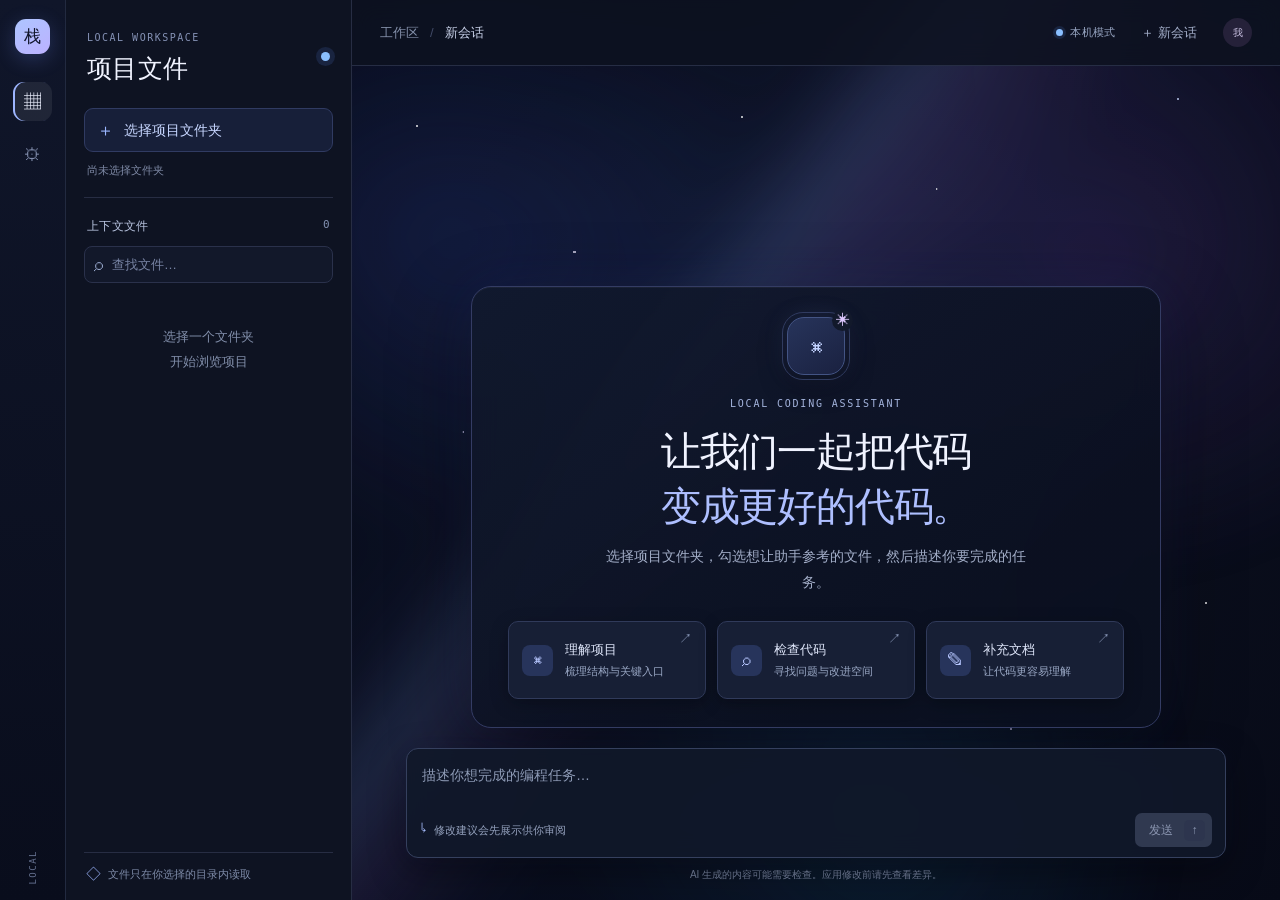
==== preview.html @ ad697d7a "Prepare coding assistant for GitHub" ====
<!doctype html>
<html lang="zh-CN">
<head>
  <meta charset="utf-8"><meta name="viewport" content="width=device-width,initial-scale=1">
  <title>栈灯 · 本地 AI 编程助手</title>
  <link rel="stylesheet" href="static/style.css?v=20261003-6">
</head>
<body>
  <div class="app-shell">
    <aside class="rail">
      <div class="brand-mark">栈</div>
      <button class="rail-icon active" title="工作区">▦</button>
      <button class="rail-icon" title="设置" id="settingsBtn">⚙</button>
      <div class="rail-bottom">LOCAL</div>
    </aside>
    <aside class="sidebar">
      <div class="sidebar-head"><div><span class="eyebrow">LOCAL WORKSPACE</span><h1>项目文件</h1></div><span class="status-dot" title="仅在本机运行"></span></div>
      <button class="choose-button" id="chooseFolder"><span>＋</span> 选择项目文件夹</button>
      <div class="workspace-path" id="workspacePath">尚未选择文件夹</div>
      <div class="file-toolbar"><span>上下文文件</span><span id="fileCount">0</span></div>
      <div class="file-search"><span>⌕</span><input id="fileSearch" placeholder="查找文件…"></div>
      <div class="file-list" id="fileList"><div class="empty-files">选择一个文件夹<br>开始浏览项目</div></div>
      <div class="sidebar-foot"><span class="shield">◇</span><span>文件只在你选择的目录内读取</span></div>
    </aside>
    <main class="main">
      <header class="topbar"><div class="crumb"><span>工作区</span><b>/</b><strong id="projectName">新会话</strong></div><div class="top-actions"><span class="local-pill"><i></i> 本机模式</span><button class="quiet-button" id="newChat">＋ 新会话</button><div class="avatar">我</div></div></header>
      <section class="conversation" id="conversation">
        <div class="welcome" id="welcome">
          <div class="welcome-icon"><span>⌘</span><i>✳</i></div>
          <div class="welcome-kicker">LOCAL CODING ASSISTANT</div>
          <h2>让我们一起把代码<br><em>变成更好的代码。</em></h2>
          <p>选择项目文件夹，勾选想让助手参考的文件，然后描述你要完成的任务。</p>
          <div class="suggestions">
            <button class="suggestion" data-prompt="帮我梳理这个项目的结构，并指出最重要的入口文件。"><span>⌘</span><div><b>理解项目</b><small>梳理结构与关键入口</small></div><span class="arrow">↗</span></button>
            <button class="suggestion" data-prompt="检查所选文件，找出明显的 bug 或可以改进的地方，并给出修改建议。"><span>⌕</span><div><b>检查代码</b><small>寻找问题与改进空间</small></div><span class="arrow">↗</span></button>
            <button class="suggestion" data-prompt="为这个项目补充清晰的注释和文档，尽量保持现有风格。"><span>✎</span><div><b>补充文档</b><small>让代码更容易理解</small></div><span class="arrow">↗</span></button>
          </div>
        </div>
        <div class="messages" id="messages"></div>
        <div class="composer-wrap">
          <form class="composer" id="chatForm">
            <textarea id="prompt" rows="1" placeholder="描述你想完成的编程任务…" disabled></textarea>
            <div class="composer-bottom"><div class="composer-hint"><span>↳</span> 修改建议会先展示供你审阅</div><button class="send-button" id="sendBtn" type="submit" disabled><span>发送</span><b>↑</b></button></div>
          </form>
          <div class="composer-note">AI 生成的内容可能需要检查。应用修改前请先查看差异。</div>
        </div>
      </section>
    </main>
  </div>
  <div class="toast" id="toast"></div>
  <dialog id="settingsDialog"><form method="dialog"><button class="dialog-close" aria-label="关闭">×</button><div class="dialog-kicker">连接设置</div><h2>模型接口</h2><p>密钥通过启动终端里的环境变量读取，不会保存在浏览器或项目中。</p><div class="setting-row"><span>API 密钥</span><code>OPENAI_API_KEY</code></div><div class="setting-row"><span>模型名称（可选）</span><code>OPENAI_MODEL</code></div><div class="dialog-tip">先设置环境变量，再重新启动本地助手。默认模型：gpt-5</div><button class="dialog-done">完成</button></form></dialog>

</body>
</html>
---- static/style.css ----
:root {
  color-scheme: light;
  --ink: #25372e;
  --muted: #87938a;
  --line: #e7e9e2;
  --paper: #fffefa;
  --canvas: #f5f6f1;
  --green: #355e49;
  --green-deep: #234432;
  --green-soft: #edf3ed;
  --orange: #c8895f;
  font-family: "Aptos", "Segoe UI", "Microsoft YaHei UI", sans-serif;
  color: var(--ink);
  font-synthesis: none;
}

* { box-sizing: border-box; }
body { margin: 0; height: 100vh; overflow: hidden; background: var(--canvas); }
button, input, textarea { font: inherit; }
button { -webkit-tap-highlight-color: transparent; }

.app-shell { height: 100vh; display: flex; background: var(--paper); }
.rail {
  width: 66px; flex: 0 0 66px; display: flex; align-items: center; flex-direction: column;
  gap: 14px; padding: 19px 0 15px; color: #dce9de;
  background: linear-gradient(180deg, #294b38 0%, #203f30 100%);
}
.brand-mark {
  width: 35px; height: 35px; display: grid; place-items: center; margin-bottom: 14px;
  color: #274535; background: #e4ecdf; border-radius: 11px; font-size: 17px; font-weight: 750;
  box-shadow: 0 4px 12px #10291e40;
}
.rail-icon {
  width: 39px; height: 39px; border: 0; border-radius: 11px; color: #a9bead;
  background: transparent; font-size: 17px; cursor: pointer; transition: .18s ease;
}
.rail-icon:hover { color: #f4f7f1; background: #ffffff13; }
.rail-icon.active { color: #f2f7ef; background: #ffffff1d; box-shadow: inset 2px 0 #c0d7bc; }
.rail-bottom { margin-top: auto; color: #92ad98; font: 9px Consolas, monospace; letter-spacing: 1.5px; writing-mode: vertical-rl; transform: rotate(180deg); }

.sidebar {
  width: 286px; flex: 0 0 286px; display: flex; flex-direction: column;
  padding: 27px 18px 16px; background: #f9faf6; border-right: 1px solid var(--line);
}
.sidebar-head { display: flex; align-items: center; justify-content: space-between; margin: 0 3px 23px; }
.eyebrow, .welcome-kicker, .dialog-kicker { color: #94a095; font: 9px Consolas, monospace; letter-spacing: 1.4px; }
.sidebar-head h1 { margin: 6px 0 0; color: #2b3d32; font-size: 18px; font-weight: 650; letter-spacing: -.45px; }
.status-dot { width: 9px; height: 9px; border-radius: 50%; background: #79a481; box-shadow: 0 0 0 5px #eaf2e9; }
.choose-button {
  min-height: 41px; padding: 0 12px; border: 1px solid #d8e2d7; border-radius: 9px;
  color: #355b43; background: #f2f6f0; text-align: left; font-size: 12px; font-weight: 600;
  cursor: pointer; transition: .18s ease;
}
.choose-button span { margin-right: 6px; color: #63856a; font-size: 17px; vertical-align: -1px; }
.choose-button:hover { border-color: #b7cbb8; background: #eaf2e9; transform: translateY(-1px); }
.workspace-path {
  min-height: 46px; overflow: hidden; padding: 11px 3px 16px; border-bottom: 1px solid var(--line);
  color: #98a198; font: 10px Consolas, monospace; text-overflow: ellipsis; white-space: nowrap;
}
.file-toolbar { display: flex; justify-content: space-between; padding: 20px 3px 11px; color: #536055; font-size: 10px; font-weight: 700; letter-spacing: .3px; }
.file-toolbar span:last-child { color: #8e9a90; font: 10px Consolas, monospace; }
.file-search {
  height: 34px; display: flex; align-items: center; gap: 7px; padding: 0 9px;
  border: 1px solid #ebeee8; border-radius: 8px; color: #8e9a90; background: #fff;
  transition: .18s ease;
}
.file-search:focus-within { border-color: #bdcfbd; box-shadow: 0 0 0 3px #edf3ed; }
.file-search span { font-size: 18px; }
.file-search input { width: 100%; border: 0; outline: 0; color: var(--ink); background: transparent; font-size: 11px; }
.file-search input::placeholder { color: #aab2aa; }
.file-list { flex: 1; overflow: auto; margin: 9px -6px; padding: 2px 1px; }
.empty-files { padding: 31px 10px; color: #a1aaa1; text-align: center; font-size: 11px; line-height: 1.9; }
.file-row {
  min-height: 32px; display: flex; align-items: center; gap: 8px; padding: 5px 8px;
  border: 1px solid transparent; border-radius: 7px; color: #657066; font-size: 11px;
  cursor: pointer; transition: .14s ease;
}
.file-row:hover { border-color: #edf0e9; background: #fff; }
.file-row.selected { border-color: #e1eade; color: #31523c; background: #edf3ec; }
.file-check { width: 14px; height: 14px; display: grid; flex: 0 0 14px; place-items: center; border: 1px solid #d6ddd4; border-radius: 4px; color: #fff; font-size: 9px; }
.file-row.selected .file-check { border-color: #527b5b; background: #527b5b; }
.file-icon { width: 23px; flex: 0 0 23px; color: #8a998d; font: 9px Consolas, monospace; }
.file-name { overflow: hidden; text-overflow: ellipsis; white-space: nowrap; }
.sidebar-foot { display: flex; align-items: center; gap: 7px; padding: 12px 2px 0; border-top: 1px solid var(--line); color: #929e93; font-size: 9px; }
.shield { color: #69866e; font-size: 15px; }

.main { min-width: 0; flex: 1; display: flex; flex-direction: column; background: radial-gradient(ellipse at 54% 46%, #fbfcf8 0%, #f8f9f5 56%, #f4f6f1 100%); }
.topbar {
  height: 62px; flex: 0 0 62px; display: flex; align-items: center; justify-content: space-between;
  padding: 0 28px; border-bottom: 1px solid #e9ebe5; background: #fffefaad; backdrop-filter: blur(12px);
}
.crumb { display: flex; align-items: center; gap: 11px; color: #98a198; font-size: 11px; }
.crumb b { color: #d1d7cf; font-weight: 400; }
.crumb strong { max-width: 240px; overflow: hidden; color: #435247; font-weight: 600; text-overflow: ellipsis; white-space: nowrap; }
.top-actions { display: flex; align-items: center; gap: 15px; }
.local-pill { display: flex; align-items: center; gap: 7px; color: #728476; font: 9px Consolas, monospace; letter-spacing: .25px; }
.local-pill i { width: 7px; height: 7px; border-radius: 50%; background: #79a481; box-shadow: 0 0 0 3px #edf3ed; }
.quiet-button { padding: 7px 10px; border: 1px solid transparent; border-radius: 7px; color: #68766b; background: transparent; font-size: 11px; cursor: pointer; transition: .16s ease; }
.quiet-button:hover { border-color: #e5e9e1; color: #34553e; background: #fff; }
.avatar { width: 29px; height: 29px; display: grid; place-items: center; border: 1px solid #e8e6dc; border-radius: 50%; color: #716d5b; background: #f3efe4; font-size: 10px; }

.conversation { position: relative; min-height: 0; flex: 1; display: flex; flex-direction: column; }
.welcome { width: min(550px, calc(100% - 40px)); margin: auto auto 24px; text-align: center; transition: opacity .2s; }
.welcome-icon {
  position: relative; width: 54px; height: 54px; display: grid; place-items: center; margin: 0 auto 23px;
  border: 1px solid #e1e9df; border-radius: 17px; color: #3e684b; background: linear-gradient(145deg, #f3f7f0, #e9f0e7);
  box-shadow: 0 8px 22px #3c594213; font-size: 22px;
}
.welcome-icon::before { position: absolute; inset: -6px; border: 1px solid #edf1e9; border-radius: 21px; content: ""; }
.welcome-icon i { position: absolute; top: -8px; right: -9px; width: 21px; height: 21px; border-radius: 50%; color: var(--orange); background: #fffefa; font-size: 14px; font-style: normal; line-height: 21px; }
.welcome-kicker { color: #819082; font-size: 9px; letter-spacing: 1.7px; }
.welcome h2 { margin: 15px 0 10px; color: #293a30; font-size: 34px; font-weight: 600; letter-spacing: -1.2px; line-height: 1.42; }
.welcome h2 em { color: #5e8065; font-style: normal; }
.welcome p { max-width: 390px; margin: 0 auto; color: #879288; font-size: 11px; line-height: 1.9; }
.suggestions { display: grid; grid-template-columns: repeat(3, 1fr); gap: 10px; margin-top: 30px; }
.suggestion {
  min-width: 0; height: 74px; display: flex; align-items: center; gap: 10px; padding: 0 11px;
  border: 1px solid #e7eae3; border-radius: 10px; color: #718274; background: #fffefa;
  text-align: left; cursor: pointer; box-shadow: 0 3px 10px #283b2805; transition: .18s ease;
}
.suggestion:hover { border-color: #cad8c9; background: #fff; box-shadow: 0 6px 16px #283b280d; transform: translateY(-2px); }
.suggestion > span:first-child { width: 27px; height: 27px; display: grid; flex: 0 0 27px; place-items: center; border-radius: 8px; color: #5c7d62; background: #eef3ec; font-size: 15px; }
.suggestion div { min-width: 0; display: flex; flex-direction: column; gap: 5px; }
.suggestion b { overflow: hidden; color: #435247; font-size: 10px; font-weight: 650; text-overflow: ellipsis; white-space: nowrap; }
.suggestion small { overflow: hidden; color: #9aa49a; font-size: 9px; text-overflow: ellipsis; white-space: nowrap; }
.suggestion .arrow { align-self: flex-start; margin-left: auto; padding-top: 8px; color: #b1b9ae; font-size: 11px; }

.composer-wrap { width: min(750px, calc(100% - 54px)); margin: 0 auto 20px; }
.composer { padding: 12px 13px 10px; border: 1px solid #dfe5dc; border-radius: 12px; background: #fffefa; box-shadow: 0 8px 26px #25392b0b; transition: .18s ease; }
.composer:focus-within { border-color: #aec5b0; box-shadow: 0 0 0 3px #eaf1e9, 0 8px 26px #25392b0b; }
.composer textarea { width: 100%; min-height: 48px; max-height: 130px; resize: none; border: 0; outline: 0; color: #354238; background: transparent; font-size: 12px; line-height: 1.75; }
.composer textarea::placeholder { color: #a5ada4; }
.composer-bottom { display: flex; align-items: center; justify-content: space-between; }
.composer-hint { color: #9da69d; font-size: 9px; }
.composer-hint span { margin-right: 4px; color: #67866d; font-size: 13px; }
.send-button { height: 30px; display: flex; align-items: center; gap: 10px; padding: 0 7px 0 12px; border: 0; border-radius: 7px; color: #fff; background: #426a4d; font-size: 10px; cursor: pointer; transition: .16s ease; }
.send-button:hover:not(:disabled) { background: #31583e; box-shadow: 0 3px 9px #355e4933; }
.send-button:disabled { background: #c9d1c8; cursor: not-allowed; }
.send-button b { width: 19px; height: 19px; display: grid; place-items: center; border-radius: 5px; background: #ffffff24; font-size: 12px; }
.composer-note { margin-top: 10px; color: #a7afa6; text-align: center; font-size: 9px; }

.messages { display: none; flex: 1; overflow: auto; padding: 35px max(27px, calc((100% - 750px) / 2)) 15px; }
.messages.active { display: block; }
.message { margin-bottom: 21px; }
.user-message { width: max-content; max-width: 85%; margin-left: auto; padding: 11px 15px; border: 1px solid #e1e9df; border-radius: 12px 12px 4px 12px; color: #354c3b; background: #eef4ec; font-size: 12px; line-height: 1.75; white-space: pre-wrap; }
.assistant-message { color: #4c594f; font-size: 12px; line-height: 1.85; white-space: pre-wrap; }
.assistant-label { margin-bottom: 7px; color: #788d7b; font: 9px Consolas, monospace; letter-spacing: .6px; }
.edit-card { overflow: hidden; margin: 12px 0 15px; border: 1px solid #e1e7df; border-radius: 10px; background: #fffefa; box-shadow: 0 4px 14px #243b2608; }
.edit-head { height: 41px; display: flex; align-items: center; gap: 8px; padding: 0 12px; border-bottom: 1px solid #eaede7; color: #4c594e; background: #f9faf6; font-size: 10px; }
.edit-head small { margin-left: auto; color: #9ba69b; font-size: 9px; }
.diff { max-height: 270px; overflow: auto; margin: 0; padding: 12px 14px; color: #6b766b; background: #fdfefb; font: 10px/1.75 Consolas, monospace; white-space: pre-wrap; }
.diff .plus { color: #37804a; }
.diff .minus { color: #b85f54; }
.edit-actions { display: flex; justify-content: flex-end; gap: 8px; padding: 10px 11px; border-top: 1px solid #eef0eb; }
.edit-actions button { padding: 7px 11px; border: 1px solid #e0e5dd; border-radius: 6px; color: #667268; background: #fff; font-size: 10px; cursor: pointer; transition: .15s ease; }
.edit-actions button:hover { border-color: #c9d6c7; background: #f8faf6; }
.edit-actions .apply { border-color: #426a4d; color: #fff; background: #426a4d; }
.edit-actions .apply:hover { border-color: #31583e; background: #31583e; }
.toast { position: fixed; z-index: 4; bottom: 23px; left: 50%; padding: 10px 15px; border: 1px solid #3c5843; border-radius: 8px; color: #fff; background: #2c4534; box-shadow: 0 8px 24px #17261b30; font-size: 11px; opacity: 0; pointer-events: none; transform: translate(-50%, 12px); transition: .2s ease; }
.toast.show { opacity: 1; transform: translate(-50%, 0); }

dialog { width: min(390px, calc(100% - 32px)); padding: 0; border: 1px solid #e5e9e1; border-radius: 14px; color: var(--ink); background: #fffefa; box-shadow: 0 24px 80px #17261b30; }
dialog::backdrop { background: #17261b66; backdrop-filter: blur(3px); }
dialog form { padding: 25px; }
.dialog-close { float: right; border: 0; color: #929c92; background: none; font-size: 21px; cursor: pointer; }
.dialog-kicker { margin-top: 4px; }
.dialog h2 { margin: 9px 0 7px; color: #304235; font-size: 21px; }
.dialog p { margin: 0 0 19px; color: #879287; font-size: 11px; line-height: 1.8; }
.setting-row { display: flex; align-items: center; justify-content: space-between; padding: 12px 0; border-top: 1px solid var(--line); font-size: 11px; }
.setting-row code { padding: 5px 7px; border-radius: 5px; color: #4b7053; background: #eef4ed; font: 10px Consolas, monospace; }
.dialog-tip { margin-top: 8px; padding: 11px; border-radius: 7px; color: #859084; background: #f5f7f2; font-size: 10px; line-height: 1.7; }
.dialog-done { float: right; margin-top: 17px; padding: 8px 17px; border: 0; border-radius: 7px; color: #fff; background: #426a4d; font-size: 11px; cursor: pointer; }

@media (max-width: 850px) {
  .sidebar { width: 240px; flex-basis: 240px; padding-right: 14px; padding-left: 14px; }
  .topbar { padding: 0 17px; }
  .suggestions { grid-template-columns: 1fr; gap: 7px; margin-top: 22px; }
  .suggestion { height: 55px; }
  .suggestion .arrow { padding-top: 4px; }
  .welcome { margin: auto auto 18px; }
  .welcome h2 { font-size: 29px; }
}
@media (max-width: 620px) {
  .rail { width: 51px; flex-basis: 51px; }
  .sidebar { width: 205px; flex-basis: 205px; }
  .topbar { height: 54px; flex-basis: 54px; padding: 0 12px; }
  .local-pill { display: none; }
  .composer-wrap { width: calc(100% - 24px); }
  .welcome { padding: 18px 0; }
  .welcome h2 { font-size: 27px; }
  .welcome p { max-width: 290px; }
  .messages { padding-right: 14px; padding-left: 14px; }
}
@media (max-width: 480px) {
  .sidebar { display: none; }
  .rail { width: 48px; flex-basis: 48px; }
  .welcome h2 { font-size: 25px; }
  .crumb { gap: 7px; font-size: 10px; }
  .crumb strong { max-width: 120px; }
  .top-actions { gap: 7px; }
  .quiet-button { padding: 6px; font-size: 10px; }
}

/* Dark graphite theme: dense, calm, and built around the code workspace. */
:root {
  --ink: #e5ebe6;
  --muted: #96a39a;
  --line: #28332d;
  --paper: #111613;
  --canvas: #0a0d0b;
  --green: #88b48d;
  --green-deep: #203a2a;
  --green-soft: #1b2b20;
  --orange: #d7a477;
  color: var(--ink);
  color-scheme: dark;
}
body { background: #080b09; }
.app-shell { background: #101512; border-color: #202923; }
.rail { color: #d8e8d9; background: linear-gradient(180deg, #131b16, #0c120f); border-right: 1px solid #243028; }
.brand-mark { color: #102016; background: #9bc79c; box-shadow: 0 5px 18px #7eb18a30; }
.rail-icon { color: #82968a; }
.rail-icon:hover { color: #e2f1e3; background: #ffffff0c; }
.rail-icon.active { color: #e8f2e8; background: #ffffff10; box-shadow: inset 2px 0 #92bd96; }
.rail-bottom { color: #64776a; }
.sidebar { background: #111714; border-color: #27322c; }
.eyebrow, .welcome-kicker, .dialog-kicker { color: #7f9585; }
.sidebar-head h1 { color: #e1e9e2; }
.status-dot { background: #7ec18b; box-shadow: 0 0 0 5px #1d2a21; }
.choose-button { color: #c0dbc2; background: #1a271e; border-color: #34483a; }
.choose-button span { color: #91bb96; }
.choose-button:hover { background: #223328; border-color: #52745a; }
.workspace-path { color: #7d8c80; border-color: #28332d; }
.file-toolbar { color: #b6c4b8; }
.file-toolbar span:last-child { color: #7e9182; }
.file-search { color: #8ea092; background: #151d18; border-color: #28342c; }
.file-search:focus-within { border-color: #58795e; box-shadow: 0 0 0 3px #1b2a20; }
.file-search input { color: #dbe5dc; }
.file-search input::placeholder { color: #738176; }
.file-row { color: #a5b1a7; }
.file-row:hover { background: #18211b; border-color: #26342b; }
.file-row.selected { color: #cee4d0; background: #1b2b20; border-color: #304936; }
.file-check { border-color: #405044; }
.file-row.selected .file-check { background: #668d6b; border-color: #668d6b; }
.file-icon { color: #85998a; }
.empty-files { color: #7d8b80; }
.sidebar-foot { color: #79887d; border-color: #28332d; }
.shield { color: #89ae8e; }
.main {
  position: relative;
  background-color: #0b0f0c;
  background-image:
    radial-gradient(ellipse at 53% 39%, #1b2c20 0%, #121a15 34%, transparent 72%),
    linear-gradient(#18211b24 1px, transparent 1px),
    linear-gradient(90deg, #18211b24 1px, transparent 1px);
  background-size: auto, 42px 42px, 42px 42px;
}
.topbar { border-color: #26312a; background: #111713e8; }
.crumb { color: #829085; }
.crumb b { color: #435047; }
.crumb strong { color: #c6d2c8; }
.local-pill { color: #9aac9d; }
.local-pill i { background: #7eb389; box-shadow: 0 0 0 3px #1b2a20; }
.quiet-button { color: #a2afa4; }
.quiet-button:hover { color: #d6e5d8; background: #1b241e; border-color: #2e3b32; }
.avatar { color: #c1b99f; background: #28251d; border-color: #3c382b; }
.welcome {
  width: min(660px, calc(100% - 48px));
  margin: auto auto 20px;
  padding: 30px 36px 28px;
  border: 1px solid #29382d;
  border-radius: 20px;
  background: linear-gradient(145deg, #151e18f2, #111713f2 72%);
  box-shadow: 0 24px 70px #00000035, inset 0 1px #ffffff08;
}
.welcome-icon { color: #a2cba4; background: linear-gradient(145deg, #263b2b, #19271d); border-color: #3b5740; box-shadow: 0 9px 26px #0004; }
.welcome-icon::before { border-color: #28382c; }
.welcome-icon i { background: #151e18; color: #ddb184; }
.welcome-kicker { color: #94ad99; }
.welcome h2 { color: #edf4ed; }
.welcome h2 em { color: #9bc69e; }
.welcome p { color: #9aa99c; }
.suggestions { gap: 11px; margin-top: 25px; }
.suggestion { height: 70px; color: #a4b4a6; background: #18211b; border-color: #2b392f; box-shadow: 0 5px 18px #0002; }
.suggestion:hover { background: #1e2b21; border-color: #4a684f; box-shadow: 0 9px 22px #0003; }
.suggestion > span:first-child { color: #a6c9a8; background: #26392a; }
.suggestion b { color: #d7e2d8; }
.suggestion small { color: #91a094; }
.suggestion .arrow { color: #728478; }
.composer-wrap { width: min(820px, calc(100% - 48px)); margin-bottom: 18px; }
.composer { background: #141b16; border-color: #303c33; box-shadow: 0 12px 34px #0004; }
.composer:focus-within { border-color: #6a9270; box-shadow: 0 0 0 3px #1a2a1e, 0 12px 34px #0004; }
.composer textarea { color: #e0e9e1; }
.composer textarea::placeholder { color: #819084; }
.composer-hint { color: #859389; }
.composer-hint span { color: #91b897; }
.send-button { color: #102016; background: #91bd96; }
.send-button:hover:not(:disabled) { background: #a4cda8; box-shadow: 0 4px 14px #80b38930; }
.send-button:disabled { color: #8d9990; background: #303a32; }
.send-button b { background: #19301f30; }
.composer-note { color: #707d73; }
.messages { scrollbar-color: #38463b transparent; }
.user-message { color: #d4e6d6; background: #1d2b20; border-color: #314637; }
.assistant-message { color: #c0ccc2; }
.assistant-label { color: #91ae96; }
.edit-card { background: #121914; border-color: #2d3a30; box-shadow: 0 8px 24px #0003; }
.edit-head { color: #c5d1c7; background: #18211b; border-color: #2b382e; }
.edit-head small { color: #829185; }
.diff { color: #aebbb0; background: #0f1511; }
.diff .plus { color: #91d19a; }
.diff .minus { color: #e18b7e; }
.edit-actions { background: #141b16; border-color: #29352c; }
.edit-actions button { color: #aab7ac; background: #19221b; border-color: #354238; }
.edit-actions button:hover { color: #e1ece2; background: #202c23; border-color: #526b56; }
.edit-actions .apply { color: #102016; background: #83b18a; border-color: #83b18a; }
.edit-actions .apply:hover { color: #0c180f; background: #9ac79e; border-color: #9ac79e; }
.toast { color: #e8f1e9; background: #263c2b; border-color: #426248; }
dialog { color: #dfe8e0; background: #141b16; border-color: #344137; }
.dialog-close { color: #9aa89c; }
.dialog h2 { color: #e4ece5; }
.dialog p { color: #9aa89c; }
.setting-row { border-color: #2b372e; }
.setting-row code { color: #acd0af; background: #203024; }
.dialog-tip { color: #a1aea3; background: #1b241d; }
.dialog-done { color: #112017; background: #8fba94; }

@media (max-width: 850px) {
  .welcome { padding: 25px 24px 23px; }
}
@media (max-width: 620px) {
  .welcome { width: calc(100% - 24px); padding: 22px 16px 19px; border-radius: 15px; }
  .welcome-icon { margin-bottom: 19px; }
  .suggestions { margin-top: 19px; }
  .composer-wrap { width: calc(100% - 22px); }
}

/* Midnight galaxy: a local, lightweight animated nebula and star field. */
:root {
  --ink: #e8edfa;
  --muted: #929db5;
  --line: #272d43;
  --paper: #101426;
  --canvas: #070a17;
  --green: #9db5ff;
  --green-deep: #29356b;
  --green-soft: #1b2345;
  --orange: #d2b4ff;
  color: var(--ink);
  color-scheme: dark;
}
body { background: #050712; }
.app-shell { background: #0d1120; border-color: #20263b; }
.rail { color: #dce5ff; background: linear-gradient(180deg, #10162a, #090d1c); border-color: #222a40; }
.brand-mark { color: #10152b; background: linear-gradient(145deg, #adc5ff, #bcb1ff); box-shadow: 0 5px 20px #728dff3d; }
.rail-icon { color: #8591b1; }
.rail-icon:hover { color: #edf1ff; background: #ffffff0d; }
.rail-icon.active { color: #edf1ff; background: #ffffff12; box-shadow: inset 2px 0 #9db5ff; }
.rail-bottom { color: #667291; }
.sidebar { background: #0e1322; border-color: #272d43; }
.eyebrow, .welcome-kicker, .dialog-kicker { color: #8592b5; }
.sidebar-head h1 { color: #e2e8fa; }
.status-dot { background: #8abfff; box-shadow: 0 0 0 5px #192440; }
.choose-button { color: #c7d6ff; background: #171f39; border-color: #303b62; }
.choose-button span { color: #9bb6ff; }
.choose-button:hover { background: #202b4d; border-color: #536ba7; }
.workspace-path { color: #7e89a5; border-color: #272d43; }
.file-toolbar { color: #b9c4e0; }
.file-toolbar span:last-child { color: #8290b0; }
.file-search { color: #92a1c5; background: #12182a; border-color: #2a314b; }
.file-search:focus-within { border-color: #607bc1; box-shadow: 0 0 0 3px #20294b; }
.file-search input { color: #e0e7fb; }
.file-search input::placeholder { color: #7783a3; }
.file-row { color: #aab4cf; }
.file-row:hover { background: #171e33; border-color: #29324e; }
.file-row.selected { color: #d8e1ff; background: #20284a; border-color: #394a7c; }
.file-check { border-color: #465174; }
.file-row.selected .file-check { background: #718ddc; border-color: #718ddc; }
.file-icon { color: #8997ba; }
.empty-files { color: #818eaa; }
.sidebar-foot { color: #7e8ba8; border-color: #272d43; }
.shield { color: #9eb7ff; }

.main {
  position: relative;
  overflow: hidden;
  isolation: isolate;
  background: #070a17;
  background-image: radial-gradient(ellipse at 50% 45%, #111a31 0%, #0a0e1c 58%, #070a17 100%);
}
.main::before {
  content: "";
  position: absolute;
  z-index: 0;
  inset: -24%;
  pointer-events: none;
  opacity: .82;
  background:
    radial-gradient(ellipse at 25% 34%, #3047a94d 0%, transparent 24%),
    radial-gradient(ellipse at 72% 36%, #6741a744 0%, transparent 27%),
    radial-gradient(ellipse at 56% 75%, #17679b38 0%, transparent 28%),
    linear-gradient(128deg, transparent 27%, #293b8b16 39%, #84a7ff3a 43%, #9378e828 46%, #293b8b12 52%, transparent 64%);
  filter: blur(24px);
  transform: translate3d(-1.5%, 0, 0) scale(1.02);
  animation: galaxy-drift 54s ease-in-out infinite alternate;
  will-change: transform;
}
.main::after {
  content: "";
  position: absolute;
  z-index: 0;
  inset: 0;
  pointer-events: none;
  opacity: .68;
  background-image:
    radial-gradient(1px 1px at 7% 14%, #fff 98%, transparent),
    radial-gradient(1px 1px at 17% 71%, #c9d7ff 98%, transparent),
    radial-gradient(1.5px 1.5px at 24% 28%, #f1eaff 98%, transparent),
    radial-gradient(1px 1px at 34% 86%, #d9e7ff 98%, transparent),
    radial-gradient(1px 1px at 42% 13%, #fff 98%, transparent),
    radial-gradient(1.5px 1.5px at 52% 62%, #c5d6ff 98%, transparent),
    radial-gradient(1px 1px at 63% 21%, #fff 98%, transparent),
    radial-gradient(1px 1px at 71% 81%, #e0d6ff 98%, transparent),
    radial-gradient(1.5px 1.5px at 83% 37%, #d8e6ff 98%, transparent),
    radial-gradient(1px 1px at 92% 67%, #fff 98%, transparent),
    radial-gradient(1px 1px at 89% 11%, #cad9ff 98%, transparent),
    radial-gradient(1px 1px at 12% 48%, #ded6ff 98%, transparent);
  animation: star-shimmer 7s ease-in-out infinite alternate;
}
.topbar, .conversation { position: relative; z-index: 1; }
.topbar { border-color: #262d44; background: #0d1220d9; }
.crumb { color: #8490aa; }
.crumb b { color: #424b68; }
.crumb strong { color: #c8d1e8; }
.local-pill { color: #9aa8c5; }
.local-pill i { background: #8abfff; box-shadow: 0 0 0 3px #192440; }
.quiet-button { color: #a4afca; }
.quiet-button:hover { color: #e3eaff; background: #1a2138; border-color: #343d5c; }
.avatar { color: #c9c0e2; background: #252139; border-color: #3a3655; }

.welcome {
  width: min(690px, calc(100% - 48px));
  border-color: #343c64;
  background: linear-gradient(145deg, #11192de8, #0b1020e8 72%);
  box-shadow: 0 24px 80px #0007, 0 0 55px #596fe51a, inset 0 1px #ffffff0b;
  backdrop-filter: blur(14px);
}
.welcome-icon { color: #c2d2ff; background: linear-gradient(145deg, #27345b, #1a2140); border-color: #435484; box-shadow: 0 9px 28px #0006, 0 0 24px #8095ff25; }
.welcome-icon::before { border-color: #303b60; }
.welcome-icon i { color: #dfc8ff; background: #12192b; }
.welcome-kicker { color: #a4b4dd; }
.welcome h2 { color: #f0f3ff; }
.welcome h2 em { color: #aebfff; }
.welcome p { color: #a3aec8; }
.suggestion { color: #aab7d4; background: #171f35; border-color: #303a5a; box-shadow: 0 5px 18px #0004; }
.suggestion:hover { background: #202a48; border-color: #596ca3; box-shadow: 0 9px 25px #0005, 0 0 23px #7289e91a; }
.suggestion > span:first-child { color: #b7c7ff; background: #27345b; }
.suggestion b { color: #e0e7fb; }
.suggestion small { color: #9aa8c5; }
.suggestion .arrow { color: #8a98b9; }
.composer { background: #11182aeb; border-color: #35405e; box-shadow: 0 12px 36px #0006, 0 0 26px #6175d110; backdrop-filter: blur(12px); }
.composer:focus-within { border-color: #718bd0; box-shadow: 0 0 0 3px #1c2747, 0 12px 36px #0006; }
.composer textarea { color: #e6ebfb; }
.composer textarea::placeholder { color: #8d9ab5; }
.composer-hint { color: #94a1bd; }
.composer-hint span { color: #a8beff; }
.send-button { color: #11172c; background: linear-gradient(135deg, #a9c3ff, #bbb2ff); }
.send-button:hover:not(:disabled) { color: #0c1125; background: linear-gradient(135deg, #c0d2ff, #d0c4ff); box-shadow: 0 4px 16px #9aabff50; }
.send-button:disabled { color: #8c97b2; background: #303950; }
.send-button b { background: #252e4a45; }
.composer-note { color: #77839f; }
.messages { scrollbar-color: #424d6a transparent; }
.user-message { color: #e0e7ff; background: #20294a; border-color: #3b4a7b; }
.assistant-message { color: #c7d0e8; }
.assistant-label { color: #a5b8f2; }
.edit-card { background: #101626; border-color: #323c5b; box-shadow: 0 8px 24px #0005; }
.edit-head { color: #d0d8ef; background: #171f33; border-color: #2b3552; }
.edit-head small { color: #939fba; }
.diff { color: #b3bfdc; background: #0b1020; }
.diff .plus { color: #8edaff; }
.diff .minus { color: #ff9aa9; }
.edit-actions { background: #121929; border-color: #29334e; }
.edit-actions button { color: #b2bfdc; background: #1a2238; border-color: #3b4667; }
.edit-actions button:hover { color: #edf1ff; background: #242e4d; border-color: #697caf; }
.edit-actions .apply { color: #10172c; background: #9fb9ff; border-color: #9fb9ff; }
.edit-actions .apply:hover { color: #0b1125; background: #bfd0ff; border-color: #bfd0ff; }
.toast { color: #edf1ff; background: #222d50; border-color: #435888; box-shadow: 0 8px 26px #0006; }
dialog { color: #e4e9fa; background: #12192a; border-color: #394362; box-shadow: 0 24px 80px #0009; }
dialog::backdrop { background: #02040bb3; }
.dialog-close { color: #9da9c4; }
.dialog h2 { color: #ebefff; }
.dialog p { color: #a2aec8; }
.setting-row { border-color: #2c3651; }
.setting-row code { color: #c2d0ff; background: #222d4d; }
.dialog-tip { color: #a9b4ce; background: #1a2237; }
.dialog-done { color: #12182d; background: #a9c0ff; }

@keyframes galaxy-drift {
  0% { transform: translate3d(-1.5%, -1%, 0) scale(1.02) rotate(-1deg); }
  50% { transform: translate3d(1.2%, 1%, 0) scale(1.06) rotate(1deg); }
  100% { transform: translate3d(-.6%, 1.5%, 0) scale(1.03) rotate(-.5deg); }
}
@keyframes star-shimmer {
  from { opacity: .42; }
  to { opacity: .82; }
}
@media (max-width: 850px) {
  .welcome { background: #11192df0; }
}
@media (prefers-reduced-motion: reduce) {
  .main::before, .main::after { animation: none; }
}

/* Larger type, a clear Stacklight identity, and small orbital illustrations. */
.sidebar-head h1 { margin-top: 7px; color: #f0f3ff; font-size: 25px; letter-spacing: .4px; }
.brand-subtitle { margin-top: 3px; color: #a8b4d0; font-size: 13px; }
.eyebrow { font-size: 10px; letter-spacing: 1.5px; }
.choose-button { min-height: 44px; font-size: 14px; }
.workspace-path { font-size: 11px; }
.file-toolbar { font-size: 12px; }
.file-toolbar span:last-child { font-size: 11px; }
.file-search { height: 37px; }
.file-search input { font-size: 13px; }
.empty-files { font-size: 13px; }
.file-row { min-height: 35px; font-size: 13px; }
.file-icon { font-size: 10px; }
.sidebar-foot { font-size: 11px; }
.topbar { height: 66px; flex-basis: 66px; }
.crumb { font-size: 13px; }
.local-pill { font-size: 11px; }
.quiet-button { font-size: 13px; }
.welcome { position: relative; overflow: hidden; }
.welcome > :not(.cosmic-decoration) { position: relative; z-index: 1; }
.welcome-icon { width: 58px; height: 58px; font-size: 24px; }
.welcome-kicker { font-size: 10px; letter-spacing: 1.8px; }
.welcome h2 { font-size: 40px; line-height: 1.38; }
.welcome h2 strong { color: #dbe5ff; font-weight: 750; text-shadow: 0 0 24px #a9c3ff54; }
.welcome p { max-width: 440px; font-size: 14px; line-height: 1.85; }
.suggestion { height: 78px; gap: 12px; padding: 0 13px; }
.suggestion > span:first-child { width: 31px; height: 31px; flex-basis: 31px; font-size: 17px; }
.suggestion b { font-size: 13px; }
.suggestion small { font-size: 11px; }
.suggestion .arrow { font-size: 13px; }
.composer textarea { font-size: 14px; }
.composer-hint { font-size: 11px; }
.send-button { height: 34px; gap: 11px; padding-left: 14px; font-size: 12px; }
.send-button b { width: 21px; height: 21px; }
.composer-note { font-size: 10px; }
.user-message, .assistant-message { font-size: 14px; line-height: 1.85; }
.assistant-label { font-size: 10px; }
.edit-head { height: 44px; font-size: 12px; }
.edit-head small { font-size: 11px; }
.diff { font-size: 11px; }
.edit-actions button { padding: 8px 12px; font-size: 12px; }
.toast { font-size: 13px; }
.dialog h2 { font-size: 23px; }
.dialog p, .setting-row { font-size: 13px; }
.setting-row code { font-size: 11px; }
.dialog-tip { font-size: 12px; }
.dialog-done { font-size: 12px; }

.cosmic-decoration { position: absolute; z-index: 0; pointer-events: none; filter: drop-shadow(0 0 16px #91baff45); }
.cosmic-decoration svg { display: block; width: 100%; height: auto; overflow: visible; }
.ship-decoration { top: 28px; right: 25px; width: 104px; animation: float-ship 9s ease-in-out infinite; }
.bottle-decoration { top: 24px; left: 27px; width: 54px; animation: float-bottle 11s ease-in-out infinite; }
@keyframes float-ship {
  0%, 100% { transform: translate3d(0, 0, 0) rotate(-2deg); }
  50% { transform: translate3d(-5px, -8px, 0) rotate(2deg); }
}
@keyframes float-bottle {
  0%, 100% { transform: translate3d(0, 0, 0) rotate(3deg); }
  50% { transform: translate3d(4px, -7px, 0) rotate(-3deg); }
}
@media (max-width: 850px) {
  .welcome h2 { font-size: 35px; }
  .ship-decoration { width: 82px; right: 16px; }
  .bottle-decoration { width: 45px; left: 16px; }
}
@media (max-width: 620px) {
  .topbar { height: 56px; flex-basis: 56px; }
  .welcome h2 { font-size: 31px; }
  .welcome p { font-size: 13px; }
  .suggestion b { font-size: 12px; }
  .ship-decoration { width: 65px; top: 14px; right: 10px; opacity: .5; }
  .bottle-decoration { width: 37px; top: 12px; left: 10px; opacity: .5; }
}
@media (max-width: 480px) {
  .sidebar-head h1 { font-size: 23px; }
  .crumb { font-size: 11px; }
  .quiet-button { font-size: 11px; }
  .ship-decoration, .bottle-decoration { opacity: .23; }
}
@media (prefers-reduced-motion: reduce) {
  .ship-decoration, .bottle-decoration { animation: none; }
}
/* Public-account gate and cloud workspace controls */
[hidden] { display: none !important; }
.auth-gate {
  position: fixed; inset: 0; z-index: 1000; display: grid; place-items: center;
  padding: 24px; background: radial-gradient(ellipse at 50% 35%, rgba(53,87,158,.28), transparent 60%), rgba(2,7,20,.91);
  backdrop-filter: blur(18px);
}
.auth-card {
  width: min(100%, 430px); padding: 38px; border: 1px solid rgba(164,190,255,.19); border-radius: 24px;
  background: linear-gradient(155deg, rgba(20,34,67,.97), rgba(8,16,36,.98));
  box-shadow: 0 32px 100px rgba(0,0,0,.55), 0 0 70px rgba(91,137,255,.1);
}
.auth-card h2 { margin: 8px 0 8px; color: #f2f6ff; font-size: 30px; }
.auth-card p { margin: 0 0 24px; color: #aab9d8; line-height: 1.7; }
.auth-card label { display: block; margin: 15px 0 7px; color: #dce7ff; font-size: 14px; }
.auth-card input {
  box-sizing: border-box; width: 100%; padding: 13px 14px; border: 1px solid rgba(158,184,240,.23);
  border-radius: 12px; outline: 0; background: rgba(3,10,27,.72); color: #f2f6ff; font: inherit;
}
.auth-card input:focus { border-color: #87a9ff; box-shadow: 0 0 0 3px rgba(112,151,255,.14); }
.auth-submit { width: 100%; justify-content: center; margin-top: 20px; }
.auth-register { width: 100%; margin-top: 10px; padding: 11px; border: 0; background: transparent; color: #b9cbf5; cursor: pointer; font: inherit; }
.auth-register:hover { color: #fff; }
.auth-card small { display: block; margin-top: 18px; color: #8091b4; line-height: 1.6; }
.auth-error { min-height: 20px; margin-top: 10px; color: #ffb7c0; font-size: 13px; line-height: 1.5; }
.avatar { border: 0; cursor: pointer; }
.choose-button:disabled { cursor: wait; opacity: .72; }
@media (max-width: 520px) { .auth-card { padding: 28px 22px; } }
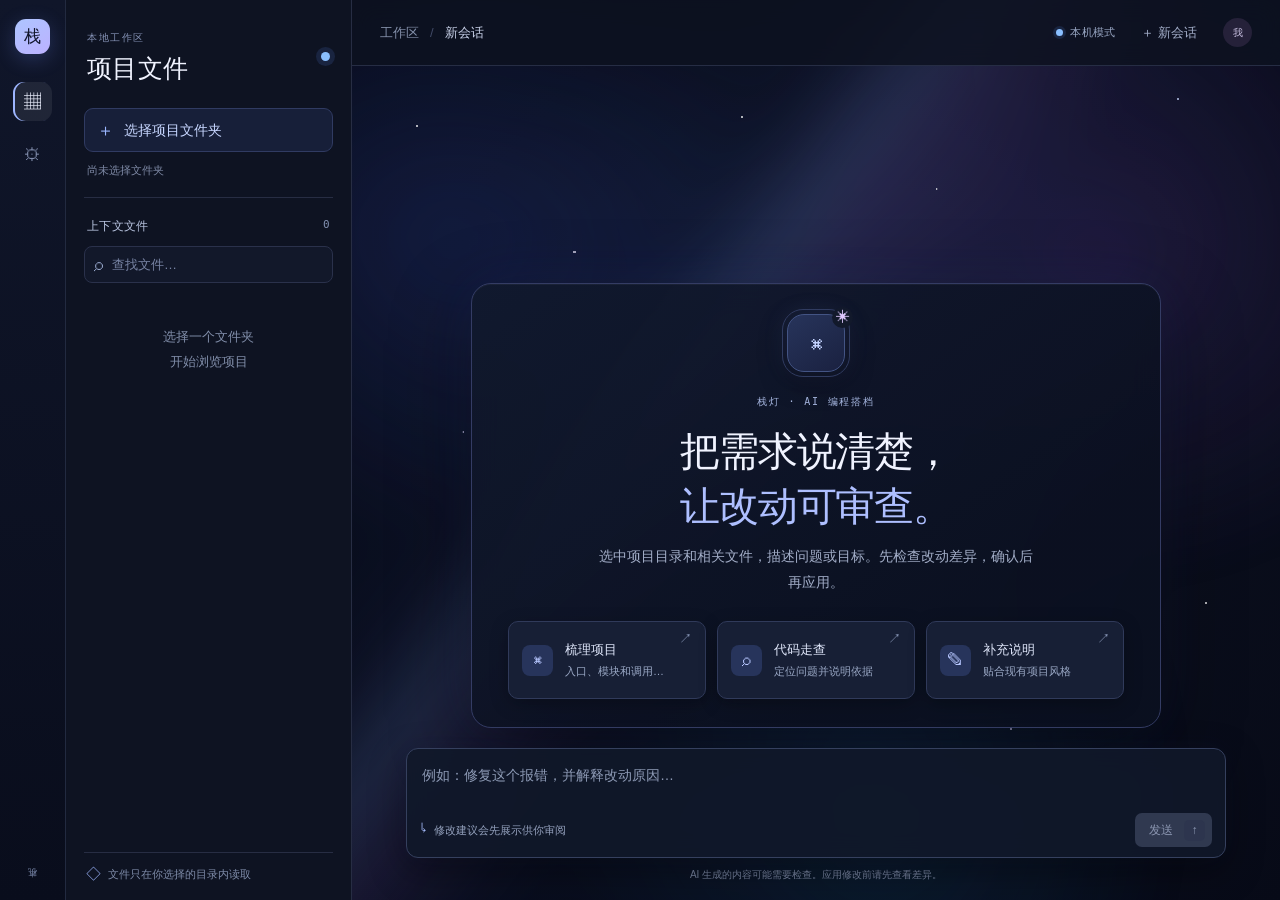
==== commit bc9e683c: "Switch default model to DeepSeek and localize UX" ====
--- a/preview.html
+++ b/preview.html
@@ -11,10 +11,10 @@
       <div class="brand-mark">栈</div>
       <button class="rail-icon active" title="工作区">▦</button>
       <button class="rail-icon" title="设置" id="settingsBtn">⚙</button>
-      <div class="rail-bottom">LOCAL</div>
+      <div class="rail-bottom">本机</div>
     </aside>
     <aside class="sidebar">
-      <div class="sidebar-head"><div><span class="eyebrow">LOCAL WORKSPACE</span><h1>项目文件</h1></div><span class="status-dot" title="仅在本机运行"></span></div>
+      <div class="sidebar-head"><div><span class="eyebrow">本地工作区</span><h1>项目文件</h1></div><span class="status-dot" title="仅在本机运行"></span></div>
       <button class="choose-button" id="chooseFolder"><span>＋</span> 选择项目文件夹</button>
       <div class="workspace-path" id="workspacePath">尚未选择文件夹</div>
       <div class="file-toolbar"><span>上下文文件</span><span id="fileCount">0</span></div>
@@ -27,19 +27,19 @@
       <section class="conversation" id="conversation">
         <div class="welcome" id="welcome">
           <div class="welcome-icon"><span>⌘</span><i>✳</i></div>
-          <div class="welcome-kicker">LOCAL CODING ASSISTANT</div>
-          <h2>让我们一起把代码<br><em>变成更好的代码。</em></h2>
-          <p>选择项目文件夹，勾选想让助手参考的文件，然后描述你要完成的任务。</p>
+          <div class="welcome-kicker">栈灯 · AI 编程搭档</div>
+          <h2>把需求说清楚，<br><em>让改动可审查。</em></h2>
+          <p>选中项目目录和相关文件，描述问题或目标。先检查改动差异，确认后再应用。</p>
           <div class="suggestions">
-            <button class="suggestion" data-prompt="帮我梳理这个项目的结构，并指出最重要的入口文件。"><span>⌘</span><div><b>理解项目</b><small>梳理结构与关键入口</small></div><span class="arrow">↗</span></button>
-            <button class="suggestion" data-prompt="检查所选文件，找出明显的 bug 或可以改进的地方，并给出修改建议。"><span>⌕</span><div><b>检查代码</b><small>寻找问题与改进空间</small></div><span class="arrow">↗</span></button>
-            <button class="suggestion" data-prompt="为这个项目补充清晰的注释和文档，尽量保持现有风格。"><span>✎</span><div><b>补充文档</b><small>让代码更容易理解</small></div><span class="arrow">↗</span></button>
+            <button class="suggestion" data-prompt="先梳理项目结构、启动入口和主要调用链，结论结合文件说明。"><span>⌘</span><div><b>梳理项目</b><small>入口、模块和调用关系</small></div><span class="arrow">↗</span></button>
+            <button class="suggestion" data-prompt="检查我选中的文件，优先找可能导致错误或安全问题的点。说明原因，并给出必要的修改。"><span>⌕</span><div><b>代码走查</b><small>定位问题并说明依据</small></div><span class="arrow">↗</span></button>
+            <button class="suggestion" data-prompt="为选中的文件补充必要的中文注释或文档，保留项目现有的命名和代码风格。"><span>✎</span><div><b>补充说明</b><small>贴合现有项目风格</small></div><span class="arrow">↗</span></button>
           </div>
         </div>
         <div class="messages" id="messages"></div>
         <div class="composer-wrap">
           <form class="composer" id="chatForm">
-            <textarea id="prompt" rows="1" placeholder="描述你想完成的编程任务…" disabled></textarea>
+            <textarea id="prompt" rows="1" placeholder="例如：修复这个报错，并解释改动原因…" disabled></textarea>
             <div class="composer-bottom"><div class="composer-hint"><span>↳</span> 修改建议会先展示供你审阅</div><button class="send-button" id="sendBtn" type="submit" disabled><span>发送</span><b>↑</b></button></div>
           </form>
           <div class="composer-note">AI 生成的内容可能需要检查。应用修改前请先查看差异。</div>
@@ -48,7 +48,7 @@
     </main>
   </div>
   <div class="toast" id="toast"></div>
-  <dialog id="settingsDialog"><form method="dialog"><button class="dialog-close" aria-label="关闭">×</button><div class="dialog-kicker">连接设置</div><h2>模型接口</h2><p>密钥通过启动终端里的环境变量读取，不会保存在浏览器或项目中。</p><div class="setting-row"><span>API 密钥</span><code>OPENAI_API_KEY</code></div><div class="setting-row"><span>模型名称（可选）</span><code>OPENAI_MODEL</code></div><div class="dialog-tip">先设置环境变量，再重新启动本地助手。默认模型：gpt-5</div><button class="dialog-done">完成</button></form></dialog>
+  <dialog id="settingsDialog"><form method="dialog"><button class="dialog-close" aria-label="关闭">×</button><div class="dialog-kicker">连接设置</div><h2>DeepSeek 模型</h2><p>API Key 从服务端环境变量读取，不会发送到浏览器。</p><div class="setting-row"><span>API Key</span><code>DEEPSEEK_API_KEY</code></div><div class="setting-row"><span>模型名称</span><code>DEEPSEEK_MODEL</code></div><div class="dialog-tip">默认模型：deepseek-flash。修改环境变量后，重新启动栈灯。</div><button class="dialog-done">完成</button></form></dialog>
 
 </body>
 </html>
